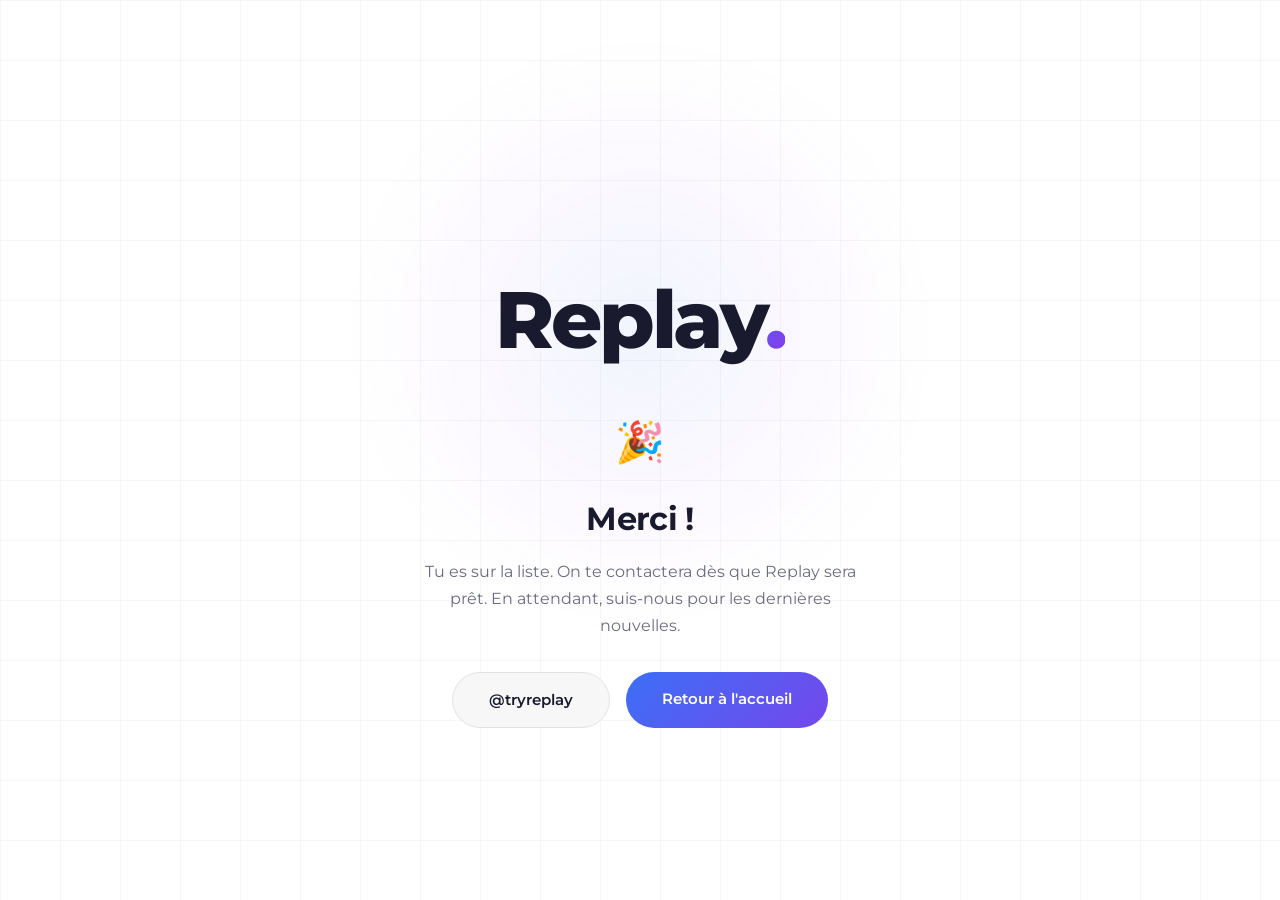
==== thanks.html @ 1eb71044 "Initial commit: Replay landing page" ====
<!DOCTYPE html>
<html lang="fr">
<head>
  <meta charset="UTF-8">
  <meta name="viewport" content="width=device-width, initial-scale=1.0">
  <title>Merci — Replay</title>
  <link rel="icon" type="image/svg+xml" href="/favicon.svg">
  <link rel="preconnect" href="https://fonts.googleapis.com">
  <link rel="preconnect" href="https://fonts.gstatic.com" crossorigin>
  <link href="https://fonts.googleapis.com/css2?family=Montserrat:wght@400;500;600;700;800&display=swap" rel="stylesheet">
  <link rel="stylesheet" href="style.css">
</head>
<body>
  <section class="hero" style="min-height:100vh;display:flex;align-items:center;justify-content:center;">
    <div class="container" style="text-align:center;">
      <h1 class="logo">Replay<span class="logo-dot">.</span></h1>
      <p style="font-size:2.5rem;margin-bottom:1rem;">&#127881;</p>
      <h2 class="section-title" style="margin-bottom:0.75rem;">Merci !</h2>
      <p style="color:var(--text-muted);font-size:1rem;max-width:440px;margin:0 auto 2rem;">
        Tu es sur la liste. On te contactera dès que Replay sera prêt. En attendant, suis-nous pour les dernières nouvelles.
      </p>
      <div style="display:flex;gap:1rem;justify-content:center;flex-wrap:wrap;">
        <a href="https://instagram.com/tryreplay" target="_blank" rel="noopener" class="cta" style="background:var(--bg-card);border:1px solid var(--border);color:var(--text);">@tryreplay</a>
        <a href="/" class="cta">Retour à l'accueil</a>
      </div>
    </div>
  </section>
</body>
</html>
---- style.css ----
/* ── Reset & Base ── */
*, *::before, *::after {
  margin: 0;
  padding: 0;
  box-sizing: border-box;
}

:root {
  --bg: #ffffff;
  --bg-card: #f7f7f8;
  --bg-card-hover: #efeff1;
  --border: #e2e2e6;
  --text: #1a1a2e;
  --text-muted: #6b6b80;
  --accent-1: #3b6ff5;
  --accent-2: #9333ea;
  --gradient: linear-gradient(135deg, var(--accent-1), var(--accent-2));
  --radius: 16px;
  --radius-sm: 10px;
  --green: #16a34a;
  --red: #dc2626;
}

html {
  font-size: 16px;
  scroll-behavior: smooth;
}

body {
  font-family: 'Montserrat', sans-serif;
  background: var(--bg);
  color: var(--text);
  line-height: 1.7;
  min-height: 100vh;
  -webkit-font-smoothing: antialiased;
  -moz-osx-font-smoothing: grayscale;
  overflow-x: hidden;
}

/* Subtle background grid */
body::before {
  content: '';
  position: fixed;
  inset: 0;
  background-image:
    linear-gradient(rgba(0,0,0,0.03) 1px, transparent 1px),
    linear-gradient(90deg, rgba(0,0,0,0.03) 1px, transparent 1px);
  background-size: 60px 60px;
  pointer-events: none;
  z-index: 0;
}

/* ── Layout ── */
.container {
  width: 100%;
  max-width: 800px;
  margin: 0 auto;
  padding: 0 1.5rem;
  position: relative;
  z-index: 1;
}

.container--wide {
  max-width: 960px;
}

section {
  padding: 4rem 0;
}

/* ── Language Toggle ── */
.lang-toggle {
  position: fixed;
  top: 1.25rem;
  right: 1.25rem;
  z-index: 100;
  display: flex;
  background: var(--bg-card);
  border: 1px solid var(--border);
  border-radius: 50px;
  overflow: hidden;
}

.lang-toggle button {
  font-family: 'Montserrat', sans-serif;
  font-size: 0.75rem;
  font-weight: 600;
  padding: 0.4rem 0.85rem;
  border: none;
  background: transparent;
  color: var(--text-muted);
  cursor: pointer;
  transition: all 0.25s ease;
}

.lang-toggle button.active {
  background: var(--gradient);
  color: #fff;
}

/* ── Hero ── */
.hero {
  padding: 7rem 0 3rem;
  text-align: center;
  position: relative;
}

.hero::before {
  content: '';
  position: absolute;
  top: 2rem;
  left: 50%;
  transform: translateX(-50%);
  width: 600px;
  height: 600px;
  background: radial-gradient(circle, rgba(59,111,245,0.07) 0%, rgba(147,51,234,0.03) 40%, transparent 70%);
  pointer-events: none;
  z-index: 0;
}

.hero .container {
  display: flex;
  flex-direction: column;
  align-items: center;
}

.logo {
  font-size: 3.5rem;
  font-weight: 800;
  letter-spacing: -0.04em;
  margin-bottom: 1.25rem;
  animation: fadeUp 0.7s ease both;
  position: relative;
}

.logo-dot {
  background: var(--gradient);
  -webkit-background-clip: text;
  -webkit-text-fill-color: transparent;
  background-clip: text;
}

.subtitle {
  font-size: 1.15rem;
  font-weight: 500;
  color: var(--text-muted);
  margin-bottom: 2rem;
  animation: fadeUp 0.7s ease 0.08s both;
}

.description {
  font-size: 1rem;
  font-weight: 400;
  color: var(--text);
  line-height: 1.9;
  max-width: 620px;
  margin-bottom: 2.5rem;
  animation: fadeUp 0.7s ease 0.16s both;
}

.description strong {
  color: var(--accent-1);
  font-weight: 600;
}

.hero-cta {
  animation: fadeUp 0.7s ease 0.24s both;
}

/* ── Stats Bar ── */
.stats {
  border-top: 1px solid var(--border);
  border-bottom: 1px solid var(--border);
  padding: 3rem 0;
}

.stats-grid {
  display: grid;
  grid-template-columns: 1fr;
  gap: 2rem;
  text-align: center;
}

.stat-item {
  animation: fadeUp 0.7s ease both;
}

.stat-number {
  font-size: 2.25rem;
  font-weight: 800;
  background: var(--gradient);
  -webkit-background-clip: text;
  -webkit-text-fill-color: transparent;
  background-clip: text;
  line-height: 1.2;
  margin-bottom: 0.35rem;
}

.stat-label {
  font-size: 0.85rem;
  color: var(--text-muted);
  font-weight: 500;
}

/* ── Product Visualization (Phone Mockup) ── */
.product-viz {
  text-align: center;
  overflow: hidden;
}

.phone-mockup {
  width: 260px;
  height: 460px;
  margin: 0 auto;
  background: #1a1a2e;
  border: 2px solid #2a2a40;
  border-radius: 36px;
  position: relative;
  overflow: hidden;
  box-shadow: 0 20px 60px rgba(0,0,0,0.15), 0 0 80px rgba(59,111,245,0.06);
}

.phone-notch {
  position: absolute;
  top: 0;
  left: 50%;
  transform: translateX(-50%);
  width: 100px;
  height: 22px;
  background: #1a1a2e;
  border-radius: 0 0 16px 16px;
  z-index: 3;
}

.phone-screen {
  position: absolute;
  inset: 8px;
  border-radius: 28px;
  background: #0f2010;
  overflow: hidden;
}

/* Mini pitch */
.pitch {
  position: absolute;
  top: 60px;
  left: 20px;
  right: 20px;
  bottom: 40px;
  border: 1px solid rgba(255,255,255,0.12);
  border-radius: 4px;
}

.pitch-center-line {
  position: absolute;
  top: 0;
  bottom: 0;
  left: 50%;
  width: 1px;
  background: rgba(255,255,255,0.12);
}

.pitch-center-circle {
  position: absolute;
  top: 50%;
  left: 50%;
  width: 40px;
  height: 40px;
  transform: translate(-50%, -50%);
  border: 1px solid rgba(255,255,255,0.12);
  border-radius: 50%;
}

/* Player dots */
.player-dot {
  position: absolute;
  width: 10px;
  height: 10px;
  border-radius: 50%;
  z-index: 2;
}

.player-dot::after {
  content: '';
  position: absolute;
  inset: -3px;
  border-radius: 50%;
  border: 1px solid;
  border-color: inherit;
  opacity: 0.3;
}

.team-a { background: var(--accent-1); border-color: var(--accent-1); }
.team-b { background: var(--accent-2); border-color: var(--accent-2); }
.ball-dot {
  background: #fff;
  border-color: #fff;
  width: 6px;
  height: 6px;
}

/* Tracking line */
.tracking-line {
  position: absolute;
  height: 1px;
  background: var(--accent-1);
  opacity: 0.2;
  transform-origin: left;
  z-index: 1;
}

/* Player dot animations */
.p1 { top: 30%; left: 20%; animation: movePlayer1 8s ease-in-out infinite; }
.p2 { top: 55%; left: 15%; animation: movePlayer2 7s ease-in-out infinite; }
.p3 { top: 75%; left: 35%; animation: movePlayer3 9s ease-in-out infinite; }
.p4 { top: 40%; left: 40%; animation: movePlayer4 6s ease-in-out infinite; }
.p5 { top: 25%; left: 65%; animation: movePlayer5 8s ease-in-out infinite; }
.p6 { top: 60%; left: 70%; animation: movePlayer6 7s ease-in-out infinite; }
.p7 { top: 80%; left: 80%; animation: movePlayer7 9s ease-in-out infinite; }
.ball { top: 45%; left: 45%; animation: moveBall 5s ease-in-out infinite; }

@keyframes movePlayer1 { 0%,100% { transform: translate(0,0); } 50% { transform: translate(30px, 15px); } }
@keyframes movePlayer2 { 0%,100% { transform: translate(0,0); } 50% { transform: translate(20px, -25px); } }
@keyframes movePlayer3 { 0%,100% { transform: translate(0,0); } 50% { transform: translate(-15px, -20px); } }
@keyframes movePlayer4 { 0%,100% { transform: translate(0,0); } 50% { transform: translate(25px, 10px); } }
@keyframes movePlayer5 { 0%,100% { transform: translate(0,0); } 50% { transform: translate(-20px, 20px); } }
@keyframes movePlayer6 { 0%,100% { transform: translate(0,0); } 50% { transform: translate(15px, -15px); } }
@keyframes movePlayer7 { 0%,100% { transform: translate(0,0); } 50% { transform: translate(-25px, 10px); } }
@keyframes moveBall { 0%,100% { transform: translate(0,0); } 25% { transform: translate(30px, -20px); } 50% { transform: translate(50px, 10px); } 75% { transform: translate(20px, 30px); } }

/* HUD overlay elements */
.hud-top {
  position: absolute;
  top: 30px;
  left: 16px;
  right: 16px;
  display: flex;
  justify-content: space-between;
  font-size: 8px;
  font-weight: 600;
  color: var(--text-muted);
  z-index: 3;
}

.hud-badge {
  background: rgba(59,111,245,0.2);
  color: #7aabff;
  padding: 2px 8px;
  border-radius: 4px;
  font-size: 7px;
}

.phone-label {
  font-size: 0.85rem;
  color: var(--text-muted);
  margin-top: 1.5rem;
}

/* ── How It Works ── */
.how-it-works {
  text-align: center;
}

.section-title {
  font-size: 1.75rem;
  font-weight: 700;
  margin-bottom: 0.5rem;
  letter-spacing: -0.02em;
}

.section-subtitle {
  font-size: 0.95rem;
  color: var(--text-muted);
  margin-bottom: 3rem;
}

.steps {
  display: grid;
  grid-template-columns: 1fr;
  gap: 1.5rem;
}

.step {
  background: var(--bg-card);
  border: 1px solid var(--border);
  border-radius: var(--radius);
  padding: 2rem 1.5rem;
  text-align: center;
  transition: border-color 0.3s ease, transform 0.3s ease;
}

.step:hover {
  border-color: var(--accent-1);
  transform: translateY(-2px);
}

.step-number {
  display: inline-flex;
  align-items: center;
  justify-content: center;
  width: 44px;
  height: 44px;
  border-radius: 50%;
  background: var(--gradient);
  color: #fff;
  font-weight: 700;
  font-size: 1.1rem;
  margin-bottom: 1.25rem;
}

.step-icon {
  font-size: 2rem;
  margin-bottom: 1rem;
  display: block;
}

.step h3 {
  font-size: 1.1rem;
  font-weight: 700;
  margin-bottom: 0.5rem;
}

.step p {
  font-size: 0.9rem;
  color: var(--text-muted);
  line-height: 1.6;
}

/* ── Features ── */
.features {
  text-align: center;
}

.features-grid {
  display: grid;
  grid-template-columns: 1fr;
  gap: 1rem;
}

.feature-card {
  background: var(--bg-card);
  border: 1px solid var(--border);
  border-radius: var(--radius);
  padding: 1.75rem 1.5rem;
  text-align: left;
  transition: border-color 0.3s ease, transform 0.3s ease;
}

.feature-card:hover {
  border-color: var(--accent-2);
  transform: translateY(-2px);
}

.feature-icon {
  font-size: 1.75rem;
  margin-bottom: 0.75rem;
  display: block;
}

.feature-card h3 {
  font-size: 1rem;
  font-weight: 700;
  margin-bottom: 0.4rem;
}

.feature-card p {
  font-size: 0.85rem;
  color: var(--text-muted);
  line-height: 1.6;
}

/* ── Comparison Table ── */
.comparison {
  text-align: center;
}

.comparison-table-wrapper {
  overflow-x: auto;
  -webkit-overflow-scrolling: touch;
  margin: 0 -1.5rem;
  padding: 0 1.5rem;
}

.comparison-table {
  width: 100%;
  min-width: 520px;
  border-collapse: collapse;
  font-size: 0.85rem;
  text-align: center;
}

.comparison-table thead th {
  padding: 1rem 0.75rem;
  font-weight: 700;
  font-size: 0.8rem;
  text-transform: uppercase;
  letter-spacing: 0.05em;
  color: var(--text-muted);
  border-bottom: 1px solid var(--border);
}

.comparison-table thead th:first-child {
  text-align: left;
}

.comparison-table thead th.highlight {
  color: var(--accent-1);
  position: relative;
}

.comparison-table tbody td {
  padding: 0.85rem 0.75rem;
  border-bottom: 1px solid var(--border);
  color: var(--text-muted);
}

.comparison-table tbody td:first-child {
  text-align: left;
  color: var(--text);
  font-weight: 500;
}

.comparison-table .highlight {
  background: rgba(59,111,245,0.05);
  color: var(--text);
}

.check {
  color: var(--green);
  font-weight: 700;
}

.cross {
  color: var(--red);
  opacity: 0.6;
}

.comparison-note {
  font-size: 0.75rem;
  color: var(--text-muted);
  margin-top: 1rem;
  opacity: 0.6;
}

/* ── Founder ── */
.founder {
  text-align: center;
}

.founder-card {
  display: flex;
  flex-direction: column;
  align-items: center;
  gap: 1.5rem;
  max-width: 560px;
  margin: 0 auto;
}

.founder-photo {
  width: 100px;
  height: 100px;
  border-radius: 50%;
  background: var(--bg-card);
  border: 2px solid var(--border);
  display: flex;
  align-items: center;
  justify-content: center;
  overflow: hidden;
  flex-shrink: 0;
}

.founder-photo img {
  width: 100%;
  height: 100%;
  object-fit: cover;
}

.founder-photo-placeholder {
  color: var(--text-muted);
  font-size: 2rem;
}

.founder-text {
  text-align: center;
}

.founder-text blockquote {
  font-size: 1.05rem;
  font-style: italic;
  color: var(--text);
  line-height: 1.8;
  margin-bottom: 0.75rem;
}

.founder-text blockquote::before {
  content: '\201C';
  color: var(--accent-1);
  font-size: 1.5rem;
  font-style: normal;
  vertical-align: -0.15em;
  margin-right: 0.15em;
}

.founder-name {
  font-size: 0.85rem;
  font-weight: 600;
  color: var(--text);
}

.founder-role {
  font-size: 0.8rem;
  color: var(--text-muted);
}

/* ── Waitlist Form ── */
.waitlist {
  text-align: center;
  position: relative;
}

.waitlist::before {
  content: '';
  position: absolute;
  top: 50%;
  left: 50%;
  transform: translate(-50%, -50%);
  width: 500px;
  height: 500px;
  background: radial-gradient(circle, rgba(147,51,234,0.04) 0%, transparent 70%);
  pointer-events: none;
}

.waitlist .section-title {
  margin-bottom: 0.75rem;
}

.waitlist-note {
  font-size: 0.9rem;
  color: var(--text-muted);
  margin-bottom: 0.75rem;
}

.social-proof {
  font-size: 0.8rem;
  color: var(--accent-1);
  font-weight: 600;
  margin-bottom: 2rem;
  display: flex;
  align-items: center;
  justify-content: center;
  gap: 0.5rem;
}

.social-proof-dots {
  display: flex;
  gap: -4px;
}

.social-proof-dot {
  width: 22px;
  height: 22px;
  border-radius: 50%;
  background: var(--gradient);
  border: 2px solid var(--bg);
  margin-left: -6px;
  display: flex;
  align-items: center;
  justify-content: center;
  font-size: 8px;
  font-weight: 700;
  color: #fff;
}

.social-proof-dot:first-child {
  margin-left: 0;
}

.waitlist-form {
  display: flex;
  flex-direction: column;
  gap: 0.75rem;
  max-width: 440px;
  margin: 0 auto;
}

.waitlist-form input[type="email"] {
  font-family: 'Montserrat', sans-serif;
  font-size: 0.95rem;
  padding: 0.9rem 1.25rem;
  border-radius: 50px;
  border: 1px solid var(--border);
  background: var(--bg-card);
  color: var(--text);
  outline: none;
  transition: border-color 0.25s ease;
  width: 100%;
}

.waitlist-form input[type="email"]::placeholder {
  color: var(--text-muted);
}

.waitlist-form input[type="email"]:focus {
  border-color: var(--accent-1);
}

/* Referral hook */
.referral {
  margin-top: 1.5rem;
  padding: 1rem 1.5rem;
  background: var(--bg-card);
  border: 1px solid var(--border);
  border-radius: var(--radius-sm);
  display: inline-block;
  max-width: 440px;
}

.referral p {
  font-size: 0.8rem;
  color: var(--text-muted);
  line-height: 1.6;
}

.referral strong {
  color: var(--accent-2);
  font-weight: 600;
}

/* App Badges */
.badges {
  display: flex;
  justify-content: center;
  gap: 1rem;
  margin-top: 2rem;
}

.badge {
  display: inline-flex;
  align-items: center;
  gap: 0.5rem;
  padding: 0.6rem 1.25rem;
  background: var(--bg-card);
  border: 1px solid var(--border);
  border-radius: var(--radius-sm);
  color: var(--text-muted);
  font-size: 0.75rem;
  font-weight: 500;
  text-decoration: none;
  transition: border-color 0.25s ease;
}

.badge:hover {
  border-color: var(--text-muted);
}

.badge svg {
  width: 20px;
  height: 20px;
  fill: currentColor;
}

/* ── FAQ ── */
.faq {
  text-align: center;
}

.faq-list {
  max-width: 640px;
  margin: 0 auto;
  text-align: left;
}

.faq-item {
  border-bottom: 1px solid var(--border);
}

.faq-item:first-child {
  border-top: 1px solid var(--border);
}

.faq-item summary {
  font-size: 0.95rem;
  font-weight: 600;
  padding: 1.25rem 0;
  cursor: pointer;
  list-style: none;
  display: flex;
  justify-content: space-between;
  align-items: center;
  transition: color 0.2s ease;
}

.faq-item summary::-webkit-details-marker {
  display: none;
}

.faq-item summary:hover {
  color: var(--accent-1);
}

.faq-item summary::after {
  content: '+';
  font-size: 1.25rem;
  font-weight: 300;
  color: var(--text-muted);
  transition: transform 0.25s ease;
  flex-shrink: 0;
  margin-left: 1rem;
}

.faq-item[open] summary::after {
  transform: rotate(45deg);
}

.faq-item .faq-answer {
  font-size: 0.9rem;
  color: var(--text-muted);
  line-height: 1.7;
  padding-bottom: 1.25rem;
}

/* ── CTA Button ── */
.cta {
  display: inline-block;
  padding: 0.9rem 2.25rem;
  font-family: 'Montserrat', sans-serif;
  font-size: 0.95rem;
  font-weight: 600;
  color: #fff;
  background: var(--gradient);
  background-size: 150% 150%;
  border: none;
  border-radius: 50px;
  text-decoration: none;
  cursor: pointer;
  transition: transform 0.2s ease, box-shadow 0.2s ease;
}

.cta:hover {
  transform: translateY(-2px);
  box-shadow: 0 8px 30px rgba(79,140,255,0.2), 0 4px 15px rgba(168,85,247,0.15);
}

.cta:active {
  transform: translateY(0);
}

.cta--large {
  padding: 1rem 2.5rem;
  font-size: 1rem;
}

/* ── Footer ── */
footer {
  padding: 3rem 1.5rem;
  text-align: center;
  border-top: 1px solid var(--border);
}

.footer-content {
  display: flex;
  flex-direction: column;
  align-items: center;
  gap: 0.75rem;
}

.footer-content a {
  color: var(--text-muted);
  text-decoration: none;
  font-size: 0.85rem;
  transition: color 0.2s ease;
}

.footer-content a:hover {
  color: var(--text);
}

.footer-divider {
  display: none;
}

.footer-copy {
  color: var(--text-muted);
  font-size: 0.75rem;
  margin-top: 0.5rem;
  opacity: 0.5;
}

/* ── Animations ── */
@keyframes fadeUp {
  from { opacity: 0; transform: translateY(24px); }
  to { opacity: 1; transform: translateY(0); }
}

.fade-in {
  opacity: 0;
  transform: translateY(24px);
  transition: opacity 0.6s ease, transform 0.6s ease;
}

.fade-in.visible {
  opacity: 1;
  transform: translateY(0);
}

/* ── Responsive ── */
@media (min-width: 480px) {
  .waitlist-form {
    flex-direction: row;
  }

  .waitlist-form input[type="email"] {
    flex: 1;
  }

  .founder-card {
    flex-direction: row;
    text-align: left;
  }

  .founder-text {
    text-align: left;
  }
}

@media (min-width: 640px) {
  .hero {
    padding: 9rem 0 4rem;
  }

  .logo {
    font-size: 4.5rem;
  }

  .subtitle {
    font-size: 1.3rem;
  }

  .stats-grid {
    grid-template-columns: repeat(3, 1fr);
    gap: 1rem;
  }

  .steps {
    grid-template-columns: repeat(3, 1fr);
  }

  .features-grid {
    grid-template-columns: repeat(2, 1fr);
  }

  .footer-content {
    flex-direction: row;
    justify-content: center;
  }

  .footer-divider {
    display: inline;
    color: var(--text-muted);
    font-size: 0.85rem;
  }

  .phone-mockup {
    width: 300px;
    height: 530px;
  }
}

@media (min-width: 1024px) {
  .hero {
    padding: 10rem 0 5rem;
  }

  .logo {
    font-size: 5rem;
  }

  section {
    padding: 5rem 0;
  }

  .features-grid {
    grid-template-columns: repeat(4, 1fr);
  }

  .section-title {
    font-size: 2rem;
  }
}
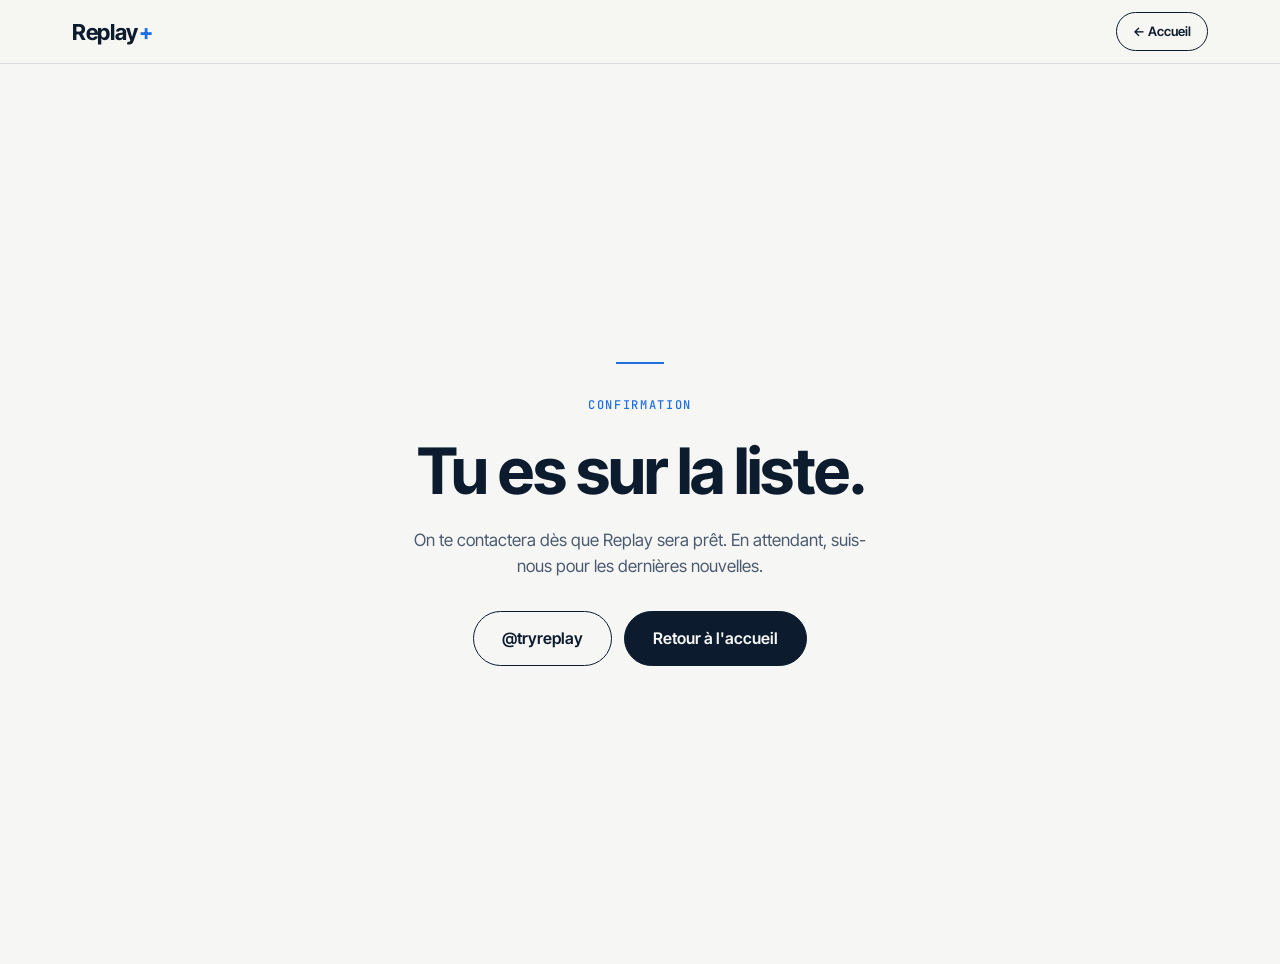
==== commit 5e274f3b: "feat(design): adopt Replay+ design system (editorial voice) Rebuilds the site against docs/business/" ====
--- a/thanks.html
+++ b/thanks.html
@@ -3,24 +3,84 @@
 <head>
   <meta charset="UTF-8">
   <meta name="viewport" content="width=device-width, initial-scale=1.0">
-  <title>Merci — Replay</title>
+  <title>Merci — Replay+</title>
+  <meta name="theme-color" content="#f6f7f4">
   <link rel="icon" type="image/svg+xml" href="/favicon.svg">
   <link rel="preconnect" href="https://fonts.googleapis.com">
   <link rel="preconnect" href="https://fonts.gstatic.com" crossorigin>
-  <link href="https://fonts.googleapis.com/css2?family=Montserrat:wght@400;500;600;700;800&display=swap" rel="stylesheet">
+  <link href="https://fonts.googleapis.com/css2?family=Inter+Tight:wght@400;500;600;700&family=JetBrains+Mono:wght@400;500;600;700&display=swap" rel="stylesheet">
   <link rel="stylesheet" href="style.css">
+  <style>
+    .thanks {
+      min-height: 100vh;
+      display: flex;
+      flex-direction: column;
+      align-items: center;
+      justify-content: center;
+      text-align: center;
+      padding: 96px 0;
+      border-bottom: none;
+    }
+    .thanks .eyebrow {
+      font-family: var(--f-mono);
+      font-size: 12px;
+      font-weight: 500;
+      letter-spacing: 0.14em;
+      text-transform: uppercase;
+      color: var(--accent);
+      margin-bottom: 24px;
+    }
+    .thanks h1 {
+      font-family: var(--f-sans);
+      font-size: 44px;
+      font-weight: 700;
+      letter-spacing: -0.03em;
+      line-height: 1.0;
+      color: var(--ink);
+      margin-bottom: 24px;
+    }
+    @media (min-width: 1024px) {
+      .thanks h1 { font-size: 64px; }
+    }
+    .thanks p {
+      font-size: 17px;
+      color: var(--ink-2);
+      max-width: 480px;
+      margin: 0 auto 32px;
+      line-height: 1.55;
+    }
+    .thanks-actions {
+      display: flex;
+      gap: 12px;
+      flex-wrap: wrap;
+      justify-content: center;
+    }
+    .thanks .accent-line {
+      width: 48px;
+      height: 2px;
+      background: var(--accent);
+      margin: 0 auto 32px;
+    }
+  </style>
 </head>
 <body>
-  <section class="hero" style="min-height:100vh;display:flex;align-items:center;justify-content:center;">
-    <div class="container" style="text-align:center;">
-      <h1 class="logo">Replay<span class="logo-dot">.</span></h1>
-      <p style="font-size:2.5rem;margin-bottom:1rem;">&#127881;</p>
-      <h2 class="section-title" style="margin-bottom:0.75rem;">Merci !</h2>
-      <p style="color:var(--text-muted);font-size:1rem;max-width:440px;margin:0 auto 2rem;">
-        Tu es sur la liste. On te contactera dès que Replay sera prêt. En attendant, suis-nous pour les dernières nouvelles.
-      </p>
-      <div style="display:flex;gap:1rem;justify-content:center;flex-wrap:wrap;">
-        <a href="https://instagram.com/tryreplay" target="_blank" rel="noopener" class="cta" style="background:var(--bg-card);border:1px solid var(--border);color:var(--text);">@tryreplay</a>
+  <header class="site-header">
+    <div class="container">
+      <a href="/" class="wordmark" aria-label="Replay+">Replay<span class="accent">+</span></a>
+      <div class="header-right">
+        <a href="/" class="cta cta--ghost">&larr; Accueil</a>
+      </div>
+    </div>
+  </header>
+
+  <section class="thanks">
+    <div class="container">
+      <div class="accent-line"></div>
+      <p class="eyebrow">Confirmation</p>
+      <h1>Tu es sur la liste.</h1>
+      <p>On te contactera dès que Replay sera prêt. En attendant, suis-nous pour les dernières nouvelles.</p>
+      <div class="thanks-actions">
+        <a href="https://instagram.com/tryreplay" target="_blank" rel="noopener" class="cta cta--ghost">@tryreplay</a>
         <a href="/" class="cta">Retour à l'accueil</a>
       </div>
     </div>
--- a/style.css
+++ b/style.css
@@ -1,254 +1,496 @@
-/* ── Reset & Base ── */
+/* ──────────────────────────────────────────────────────────────────────────
+   Replay+ — site styles
+   Authoritative source: docs/business/DESIGN-SYSTEM.md (Replay project)
+   Voice: editorial paper (default) + sheet voice for interactive widgets.
+   ────────────────────────────────────────────────────────────────────────── */
+
+/* ── Tokens (mirror DESIGN-SYSTEM.md §2) ── */
+:root {
+  --bg: #f6f7f4;
+  --bg-2: #ffffff;
+  --bg-3: #edeee9;
+  --ink: #0c1b2e;
+  --ink-2: #4b5a70;
+  --ink-3: #8c98aa;
+  --rule: #d7dbe0;
+  --rule-2: #e7ebf0;
+  --accent: #1d6fe0;
+  --accent-2: #5c9eff;
+  --accent-3: #0b3c84;
+  --pos: #1a8f5c;
+  --danger: #e35252;
+  --event-pass: #7fff9d;
+  --event-shot: #ffd23d;
+  --event-defend: #5c9eff;
+
+  --f-sans: 'Inter Tight', system-ui, -apple-system, sans-serif;
+  --f-mono: 'JetBrains Mono', ui-monospace, monospace;
+
+  --container: 1200px;
+  --gutter: 16px;
+}
+
+@media (min-width: 641px) { :root { --gutter: 24px; } }
+@media (min-width: 1024px) { :root { --gutter: 32px; } }
+
+/* ── Reset ── */
 *, *::before, *::after {
   margin: 0;
   padding: 0;
   box-sizing: border-box;
 }
 
-:root {
-  --bg: #ffffff;
-  --bg-card: #f7f7f8;
-  --bg-card-hover: #efeff1;
-  --border: #e2e2e6;
-  --text: #1a1a2e;
-  --text-muted: #6b6b80;
-  --accent-1: #3b6ff5;
-  --accent-2: #9333ea;
-  --gradient: linear-gradient(135deg, var(--accent-1), var(--accent-2));
-  --radius: 16px;
-  --radius-sm: 10px;
-  --green: #16a34a;
-  --red: #dc2626;
-}
-
 html {
   font-size: 16px;
   scroll-behavior: smooth;
 }
 
 body {
-  font-family: 'Montserrat', sans-serif;
+  font-family: var(--f-sans);
   background: var(--bg);
-  color: var(--text);
-  line-height: 1.7;
-  min-height: 100vh;
+  color: var(--ink);
+  font-size: 16px;
+  line-height: 1.55;
+  font-variant-numeric: tabular-nums;
   -webkit-font-smoothing: antialiased;
   -moz-osx-font-smoothing: grayscale;
   overflow-x: hidden;
 }
 
-/* Subtle background grid */
-body::before {
-  content: '';
-  position: fixed;
-  inset: 0;
-  background-image:
-    linear-gradient(rgba(0,0,0,0.03) 1px, transparent 1px),
-    linear-gradient(90deg, rgba(0,0,0,0.03) 1px, transparent 1px);
-  background-size: 60px 60px;
-  pointer-events: none;
-  z-index: 0;
+@media (min-width: 1024px) {
+  body { font-size: 17px; }
+}
+
+::selection { background: var(--accent); color: var(--bg); }
+
+a:focus-visible,
+button:focus-visible,
+input:focus-visible,
+summary:focus-visible {
+  outline: 2px solid var(--accent);
+  outline-offset: 2px;
 }
 
 /* ── Layout ── */
 .container {
   width: 100%;
-  max-width: 800px;
+  max-width: var(--container);
   margin: 0 auto;
-  padding: 0 1.5rem;
-  position: relative;
-  z-index: 1;
-}
-
-.container--wide {
-  max-width: 960px;
+  padding-left: var(--gutter);
+  padding-right: var(--gutter);
+}
+
+/* Grid items default to min-width: auto which causes horizontal overflow when
+   children have long content. Forcing min-width: 0 lets tracks respect the
+   container width. Applies to all grid layouts we use. */
+.hero-grid > *,
+.steps > *,
+.features-grid > *,
+.s-head > *,
+.founder-card > *,
+footer .container > * {
+  min-width: 0;
 }
 
 section {
-  padding: 4rem 0;
-}
-
-/* ── Language Toggle ── */
+  padding: 64px 0;
+  border-bottom: 1px solid var(--rule);
+}
+
+@media (min-width: 1024px) {
+  section { padding: 96px 0; }
+}
+
+section:last-of-type { border-bottom: none; }
+
+/* ── Header (sticky, editorial) ── */
+.site-header {
+  position: sticky;
+  top: 0;
+  z-index: 100;
+  background: rgba(246, 247, 244, 0.92);
+  backdrop-filter: saturate(180%) blur(8px);
+  -webkit-backdrop-filter: saturate(180%) blur(8px);
+  border-bottom: 1px solid var(--rule);
+  height: 64px;
+}
+
+.site-header .container {
+  height: 100%;
+  display: flex;
+  align-items: center;
+  justify-content: space-between;
+  gap: 24px;
+}
+
+.wordmark {
+  display: inline-flex;
+  align-items: baseline;
+  font-family: var(--f-sans);
+  font-weight: 700;
+  font-size: 22px;
+  letter-spacing: -0.015em;
+  color: var(--ink);
+  text-decoration: none;
+  line-height: 1;
+}
+
+.wordmark .accent { color: var(--accent); margin-left: 1px; }
+
+.header-nav {
+  display: none;
+  gap: 32px;
+  align-items: center;
+}
+
+@media (min-width: 1024px) { .header-nav { display: flex; } }
+
+.header-nav a {
+  font-family: var(--f-mono);
+  font-size: 12px;
+  font-weight: 500;
+  letter-spacing: 0.14em;
+  text-transform: uppercase;
+  color: var(--ink-2);
+  text-decoration: none;
+  transition: color 0.15s ease;
+}
+
+.header-nav a:hover { color: var(--ink); }
+
+.header-right {
+  display: flex;
+  align-items: center;
+  gap: 12px;
+}
+
+@media (min-width: 1024px) {
+  .header-right { gap: 16px; }
+}
+
+.header-right .cta {
+  display: none;
+}
+
+@media (min-width: 640px) {
+  .header-right .cta {
+    display: inline-flex;
+    padding: 8px 16px;
+    font-size: 13px;
+    min-height: 36px;
+  }
+}
+
+/* ── Language toggle ── */
 .lang-toggle {
-  position: fixed;
-  top: 1.25rem;
-  right: 1.25rem;
-  z-index: 100;
   display: flex;
-  background: var(--bg-card);
-  border: 1px solid var(--border);
-  border-radius: 50px;
-  overflow: hidden;
+  gap: 0;
+  border: 1px solid var(--rule);
 }
 
 .lang-toggle button {
-  font-family: 'Montserrat', sans-serif;
-  font-size: 0.75rem;
-  font-weight: 600;
-  padding: 0.4rem 0.85rem;
+  font-family: var(--f-mono);
+  font-size: 11px;
+  font-weight: 500;
+  letter-spacing: 0.14em;
+  text-transform: uppercase;
+  padding: 6px 10px;
   border: none;
   background: transparent;
-  color: var(--text-muted);
+  color: var(--ink-3);
   cursor: pointer;
-  transition: all 0.25s ease;
-}
+  transition: color 0.15s ease, background 0.15s ease;
+}
+
+.lang-toggle button:hover { color: var(--ink); }
 
 .lang-toggle button.active {
-  background: var(--gradient);
-  color: #fff;
+  background: var(--ink);
+  color: var(--bg);
+}
+
+/* ── Section header (editorial s-head) ── */
+.s-head {
+  display: grid;
+  grid-template-columns: 1fr;
+  gap: 12px;
+  margin-bottom: 48px;
+  padding-bottom: 16px;
+  border-bottom: 1px solid var(--accent);
+  align-items: baseline;
+}
+
+@media (min-width: 768px) {
+  .s-head {
+    grid-template-columns: auto 1fr auto;
+    gap: 32px;
+  }
+}
+
+.s-head .num {
+  font-family: var(--f-mono);
+  font-size: 12px;
+  font-weight: 500;
+  letter-spacing: 0.14em;
+  text-transform: uppercase;
+  color: var(--accent);
+  white-space: nowrap;
+}
+
+.s-head .title {
+  font-family: var(--f-sans);
+  font-size: clamp(20px, 5.5vw, 28px);
+  font-weight: 700;
+  letter-spacing: -0.01em;
+  text-transform: uppercase;
+  line-height: 1.1;
+  color: var(--ink);
+  text-wrap: balance;
+  overflow-wrap: break-word;
+  word-break: normal;
+  hyphens: auto;
+}
+
+@media (min-width: 1024px) {
+  .s-head .title { font-size: 40px; }
+}
+
+.s-head .meta {
+  font-family: var(--f-mono);
+  font-size: 12px;
+  font-weight: 500;
+  letter-spacing: 0.14em;
+  text-transform: uppercase;
+  color: var(--ink-3);
+  white-space: nowrap;
 }
 
 /* ── Hero ── */
 .hero {
-  padding: 7rem 0 3rem;
-  text-align: center;
+  padding: 64px 0 96px;
+  border-bottom: 1px solid var(--rule);
+}
+
+@media (min-width: 1024px) {
+  .hero { padding: 96px 0 128px; }
+}
+
+.hero-grid {
+  display: grid;
+  grid-template-columns: 1fr;
+  gap: 64px;
+  align-items: center;
+}
+
+@media (min-width: 1024px) {
+  .hero-grid {
+    grid-template-columns: 3fr 2fr;
+    gap: 64px;
+  }
+}
+
+.hero-eyebrow {
+  font-family: var(--f-mono);
+  font-size: 12px;
+  font-weight: 500;
+  letter-spacing: 0.14em;
+  text-transform: uppercase;
+  color: var(--accent);
+  margin-bottom: 24px;
+}
+
+.hero h1 {
+  font-family: var(--f-sans);
+  font-size: clamp(32px, 9vw, 44px);
+  font-weight: 700;
+  letter-spacing: -0.03em;
+  line-height: 1.02;
+  color: var(--ink);
+  margin-bottom: 24px;
+  text-wrap: balance;
+}
+
+@media (min-width: 1024px) {
+  .hero h1 { font-size: clamp(48px, 6vw, 72px); }
+}
+
+.hero .lead {
+  font-family: var(--f-sans);
+  font-size: 18px;
+  font-weight: 500;
+  line-height: 1.35;
+  color: var(--ink);
+  margin-bottom: 24px;
+  max-width: 600px;
+}
+
+@media (min-width: 1024px) { .hero .lead { font-size: 20px; } }
+
+.hero .description {
+  font-size: 16px;
+  color: var(--ink-2);
+  line-height: 1.6;
+  margin-bottom: 32px;
+  max-width: 600px;
+}
+
+@media (min-width: 1024px) { .hero .description { font-size: 17px; } }
+
+.hero .description strong { color: var(--ink); font-weight: 600; }
+
+.hero-cta {
+  display: flex;
+  flex-wrap: wrap;
+  gap: 16px;
+  align-items: center;
+}
+
+.hero-meta {
+  font-family: var(--f-mono);
+  font-size: 11px;
+  font-weight: 500;
+  letter-spacing: 0.14em;
+  text-transform: uppercase;
+  color: var(--ink-3);
+}
+
+/* ── CTA Button (sheet voice — pill) ── */
+.cta {
+  display: inline-flex;
+  align-items: center;
+  gap: 8px;
+  padding: 13px 24px;
+  font-family: var(--f-sans);
+  font-size: 15px;
+  font-weight: 600;
+  color: var(--bg);
+  background: var(--ink);
+  border: 1px solid var(--ink);
+  border-radius: 999px;
+  text-decoration: none;
+  cursor: pointer;
+  transition: background 0.15s ease, border-color 0.15s ease, color 0.15s ease;
+  min-height: 44px;
+  white-space: nowrap;
+}
+
+@media (min-width: 1024px) {
+  .cta { font-size: 16px; padding: 14px 28px; }
+}
+
+.cta:hover {
+  background: var(--accent);
+  border-color: var(--accent);
+}
+
+.cta--ghost {
+  background: transparent;
+  color: var(--ink);
+}
+
+.cta--ghost:hover {
+  background: var(--ink);
+  color: var(--bg);
+}
+
+.cta--large { padding: 16px 32px; font-size: 16px; }
+
+/* ── Phone mockup (sheet voice, broadcast HUD) ── */
+.phone {
+  width: 100%;
+  max-width: 280px;
+  margin: 0 auto;
+}
+
+@media (min-width: 1024px) { .phone { max-width: 320px; } }
+
+.phone-frame {
   position: relative;
-}
-
-.hero::before {
-  content: '';
+  aspect-ratio: 402 / 874;
+  background: var(--ink);
+  border-radius: 36px;
+  padding: 10px;
+  box-shadow: 0 4px 12px rgba(29, 111, 224, 0.18);
+}
+
+.phone-notch {
   position: absolute;
-  top: 2rem;
+  top: 10px;
   left: 50%;
   transform: translateX(-50%);
-  width: 600px;
-  height: 600px;
-  background: radial-gradient(circle, rgba(59,111,245,0.07) 0%, rgba(147,51,234,0.03) 40%, transparent 70%);
-  pointer-events: none;
-  z-index: 0;
-}
-
-.hero .container {
+  width: 92px;
+  height: 22px;
+  background: var(--ink);
+  border-radius: 0 0 14px 14px;
+  z-index: 3;
+}
+
+.phone-screen {
+  position: relative;
+  width: 100%;
+  height: 100%;
+  background: #07101c;
+  border-radius: 26px;
+  overflow: hidden;
+}
+
+.hud-top {
+  position: absolute;
+  top: 20px;
+  left: 16px;
+  right: 16px;
   display: flex;
-  flex-direction: column;
+  justify-content: space-between;
   align-items: center;
-}
-
-.logo {
-  font-size: 3.5rem;
-  font-weight: 800;
-  letter-spacing: -0.04em;
-  margin-bottom: 1.25rem;
-  animation: fadeUp 0.7s ease both;
-  position: relative;
-}
-
-.logo-dot {
-  background: var(--gradient);
-  -webkit-background-clip: text;
-  -webkit-text-fill-color: transparent;
-  background-clip: text;
-}
-
-.subtitle {
-  font-size: 1.15rem;
-  font-weight: 500;
-  color: var(--text-muted);
-  margin-bottom: 2rem;
-  animation: fadeUp 0.7s ease 0.08s both;
-}
-
-.description {
-  font-size: 1rem;
-  font-weight: 400;
-  color: var(--text);
-  line-height: 1.9;
-  max-width: 620px;
-  margin-bottom: 2.5rem;
-  animation: fadeUp 0.7s ease 0.16s both;
-}
-
-.description strong {
-  color: var(--accent-1);
+  z-index: 3;
+}
+
+.hud-time {
+  font-family: var(--f-mono);
+  font-size: 10px;
   font-weight: 600;
-}
-
-.hero-cta {
-  animation: fadeUp 0.7s ease 0.24s both;
-}
-
-/* ── Stats Bar ── */
-.stats {
-  border-top: 1px solid var(--border);
-  border-bottom: 1px solid var(--border);
-  padding: 3rem 0;
-}
-
-.stats-grid {
-  display: grid;
-  grid-template-columns: 1fr;
-  gap: 2rem;
-  text-align: center;
-}
-
-.stat-item {
-  animation: fadeUp 0.7s ease both;
-}
-
-.stat-number {
-  font-size: 2.25rem;
-  font-weight: 800;
-  background: var(--gradient);
-  -webkit-background-clip: text;
-  -webkit-text-fill-color: transparent;
-  background-clip: text;
-  line-height: 1.2;
-  margin-bottom: 0.35rem;
-}
-
-.stat-label {
-  font-size: 0.85rem;
-  color: var(--text-muted);
-  font-weight: 500;
-}
-
-/* ── Product Visualization (Phone Mockup) ── */
-.product-viz {
-  text-align: center;
-  overflow: hidden;
-}
-
-.phone-mockup {
-  width: 260px;
-  height: 460px;
-  margin: 0 auto;
-  background: #1a1a2e;
-  border: 2px solid #2a2a40;
-  border-radius: 36px;
-  position: relative;
-  overflow: hidden;
-  box-shadow: 0 20px 60px rgba(0,0,0,0.15), 0 0 80px rgba(59,111,245,0.06);
-}
-
-.phone-notch {
-  position: absolute;
-  top: 0;
-  left: 50%;
-  transform: translateX(-50%);
-  width: 100px;
-  height: 22px;
-  background: #1a1a2e;
-  border-radius: 0 0 16px 16px;
-  z-index: 3;
-}
-
-.phone-screen {
-  position: absolute;
-  inset: 8px;
-  border-radius: 28px;
-  background: #0f2010;
-  overflow: hidden;
-}
-
-/* Mini pitch */
+  letter-spacing: 0.06em;
+  color: rgba(246, 247, 244, 0.7);
+}
+
+.hud-badge {
+  display: inline-flex;
+  align-items: center;
+  gap: 6px;
+  background: rgba(29, 111, 224, 0.18);
+  color: var(--accent-2);
+  padding: 4px 8px;
+  border-radius: 4px;
+  font-family: var(--f-mono);
+  font-size: 9px;
+  font-weight: 700;
+  letter-spacing: 0.12em;
+  text-transform: uppercase;
+}
+
+.hud-badge::before {
+  content: '';
+  width: 5px;
+  height: 5px;
+  border-radius: 50%;
+  background: var(--accent-2);
+  animation: pulse 1.4s ease-in-out infinite;
+}
+
+@keyframes pulse {
+  0%, 100% { opacity: 1; }
+  50% { opacity: 0.3; }
+}
+
 .pitch {
   position: absolute;
-  top: 60px;
-  left: 20px;
-  right: 20px;
-  bottom: 40px;
-  border: 1px solid rgba(255,255,255,0.12);
+  top: 56px;
+  left: 16px;
+  right: 16px;
+  bottom: 56px;
+  border: 1px solid rgba(255, 255, 255, 0.18);
   border-radius: 4px;
+  background: linear-gradient(180deg, rgba(31, 102, 56, 0.18), rgba(31, 102, 56, 0.12));
 }
 
 .pitch-center-line {
@@ -257,21 +499,20 @@
   bottom: 0;
   left: 50%;
   width: 1px;
-  background: rgba(255,255,255,0.12);
+  background: rgba(255, 255, 255, 0.18);
 }
 
 .pitch-center-circle {
   position: absolute;
   top: 50%;
   left: 50%;
-  width: 40px;
-  height: 40px;
+  width: 48px;
+  height: 48px;
   transform: translate(-50%, -50%);
-  border: 1px solid rgba(255,255,255,0.12);
+  border: 1px solid rgba(255, 255, 255, 0.18);
   border-radius: 50%;
 }
 
-/* Player dots */
 .player-dot {
   position: absolute;
   width: 10px;
@@ -290,26 +531,15 @@
   opacity: 0.3;
 }
 
-.team-a { background: var(--accent-1); border-color: var(--accent-1); }
-.team-b { background: var(--accent-2); border-color: var(--accent-2); }
+.team-a { background: var(--accent); border-color: var(--accent); }
+.team-b { background: var(--bg); border-color: var(--bg); }
 .ball-dot {
-  background: #fff;
-  border-color: #fff;
+  background: var(--event-shot);
+  border-color: var(--event-shot);
   width: 6px;
   height: 6px;
 }
 
-/* Tracking line */
-.tracking-line {
-  position: absolute;
-  height: 1px;
-  background: var(--accent-1);
-  opacity: 0.2;
-  transform-origin: left;
-  z-index: 1;
-}
-
-/* Player dot animations */
 .p1 { top: 30%; left: 20%; animation: movePlayer1 8s ease-in-out infinite; }
 .p2 { top: 55%; left: 15%; animation: movePlayer2 7s ease-in-out infinite; }
 .p3 { top: 75%; left: 35%; animation: movePlayer3 9s ease-in-out infinite; }
@@ -326,575 +556,568 @@
 @keyframes movePlayer5 { 0%,100% { transform: translate(0,0); } 50% { transform: translate(-20px, 20px); } }
 @keyframes movePlayer6 { 0%,100% { transform: translate(0,0); } 50% { transform: translate(15px, -15px); } }
 @keyframes movePlayer7 { 0%,100% { transform: translate(0,0); } 50% { transform: translate(-25px, 10px); } }
-@keyframes moveBall { 0%,100% { transform: translate(0,0); } 25% { transform: translate(30px, -20px); } 50% { transform: translate(50px, 10px); } 75% { transform: translate(20px, 30px); } }
-
-/* HUD overlay elements */
-.hud-top {
+@keyframes moveBall {
+  0%, 100% { transform: translate(0,0); }
+  25% { transform: translate(30px, -20px); }
+  50% { transform: translate(50px, 10px); }
+  75% { transform: translate(20px, 30px); }
+}
+
+.hud-bottom {
   position: absolute;
-  top: 30px;
+  bottom: 20px;
   left: 16px;
   right: 16px;
   display: flex;
   justify-content: space-between;
+  z-index: 3;
+}
+
+.hud-stat {
+  font-family: var(--f-mono);
+  color: rgba(246, 247, 244, 0.8);
+  text-align: left;
+}
+
+.hud-stat .k {
+  display: block;
   font-size: 8px;
-  font-weight: 600;
-  color: var(--text-muted);
-  z-index: 3;
-}
-
-.hud-badge {
-  background: rgba(59,111,245,0.2);
-  color: #7aabff;
-  padding: 2px 8px;
-  border-radius: 4px;
-  font-size: 7px;
-}
-
-.phone-label {
-  font-size: 0.85rem;
-  color: var(--text-muted);
-  margin-top: 1.5rem;
-}
-
-/* ── How It Works ── */
-.how-it-works {
-  text-align: center;
-}
-
-.section-title {
-  font-size: 1.75rem;
+  letter-spacing: 0.14em;
+  text-transform: uppercase;
+  color: var(--ink-3);
+  margin-bottom: 2px;
+}
+
+.hud-stat .v {
+  display: block;
+  font-size: 12px;
   font-weight: 700;
-  margin-bottom: 0.5rem;
-  letter-spacing: -0.02em;
-}
-
-.section-subtitle {
-  font-size: 0.95rem;
-  color: var(--text-muted);
-  margin-bottom: 3rem;
-}
-
+  color: var(--accent-2);
+}
+
+.hud-stat:last-child { text-align: right; }
+
+/* ── How It Works (editorial cards in a row) ── */
 .steps {
   display: grid;
   grid-template-columns: 1fr;
-  gap: 1.5rem;
+  border-top: 1px solid var(--rule);
+  border-left: 1px solid var(--rule);
+}
+
+@media (min-width: 768px) {
+  .steps { grid-template-columns: repeat(3, 1fr); }
 }
 
 .step {
-  background: var(--bg-card);
-  border: 1px solid var(--border);
-  border-radius: var(--radius);
-  padding: 2rem 1.5rem;
-  text-align: center;
-  transition: border-color 0.3s ease, transform 0.3s ease;
-}
-
-.step:hover {
-  border-color: var(--accent-1);
-  transform: translateY(-2px);
-}
-
-.step-number {
-  display: inline-flex;
-  align-items: center;
-  justify-content: center;
-  width: 44px;
-  height: 44px;
-  border-radius: 50%;
-  background: var(--gradient);
-  color: #fff;
+  position: relative;
+  padding: 40px 24px;
+  background: var(--bg-2);
+  border-right: 1px solid var(--rule);
+  border-bottom: 1px solid var(--rule);
+}
+
+.step::before {
+  content: '';
+  position: absolute;
+  top: 0;
+  left: 0;
+  width: 32px;
+  height: 2px;
+  background: var(--accent);
+}
+
+.step-num {
+  font-family: var(--f-mono);
+  font-size: 12px;
+  font-weight: 500;
+  letter-spacing: 0.14em;
+  text-transform: uppercase;
+  color: var(--accent);
+  margin-bottom: 24px;
+}
+
+.step h3 {
+  font-family: var(--f-sans);
+  font-size: 22px;
   font-weight: 700;
-  font-size: 1.1rem;
-  margin-bottom: 1.25rem;
-}
-
-.step-icon {
-  font-size: 2rem;
-  margin-bottom: 1rem;
-  display: block;
-}
-
-.step h3 {
-  font-size: 1.1rem;
-  font-weight: 700;
-  margin-bottom: 0.5rem;
-}
+  letter-spacing: -0.015em;
+  margin-bottom: 12px;
+  color: var(--ink);
+}
+
+@media (min-width: 1024px) { .step h3 { font-size: 24px; } }
 
 .step p {
-  font-size: 0.9rem;
-  color: var(--text-muted);
-  line-height: 1.6;
-}
-
-/* ── Features ── */
-.features {
-  text-align: center;
-}
-
+  font-size: 16px;
+  line-height: 1.55;
+  color: var(--ink-2);
+}
+
+@media (min-width: 1024px) { .step p { font-size: 17px; } }
+
+/* ── Features grid (editorial 2/4 col) ── */
 .features-grid {
   display: grid;
   grid-template-columns: 1fr;
-  gap: 1rem;
-}
+  border-top: 1px solid var(--rule);
+  border-left: 1px solid var(--rule);
+}
+
+@media (min-width: 768px) { .features-grid { grid-template-columns: repeat(2, 1fr); } }
+@media (min-width: 1280px) { .features-grid { grid-template-columns: repeat(4, 1fr); } }
 
 .feature-card {
-  background: var(--bg-card);
-  border: 1px solid var(--border);
-  border-radius: var(--radius);
-  padding: 1.75rem 1.5rem;
-  text-align: left;
-  transition: border-color 0.3s ease, transform 0.3s ease;
-}
-
-.feature-card:hover {
-  border-color: var(--accent-2);
-  transform: translateY(-2px);
-}
-
-.feature-icon {
-  font-size: 1.75rem;
-  margin-bottom: 0.75rem;
-  display: block;
+  position: relative;
+  padding: 32px 24px;
+  background: var(--bg-2);
+  border-right: 1px solid var(--rule);
+  border-bottom: 1px solid var(--rule);
+}
+
+.feature-card::before {
+  content: '';
+  position: absolute;
+  top: 0;
+  left: 0;
+  width: 24px;
+  height: 2px;
+  background: var(--accent);
+}
+
+.feat-num {
+  font-family: var(--f-mono);
+  font-size: 11px;
+  font-weight: 500;
+  letter-spacing: 0.14em;
+  text-transform: uppercase;
+  color: var(--ink-3);
+  margin-bottom: 16px;
 }
 
 .feature-card h3 {
-  font-size: 1rem;
-  font-weight: 700;
-  margin-bottom: 0.4rem;
+  font-family: var(--f-sans);
+  font-size: 18px;
+  font-weight: 600;
+  margin-bottom: 8px;
+  color: var(--ink);
+  letter-spacing: -0.01em;
 }
 
 .feature-card p {
-  font-size: 0.85rem;
-  color: var(--text-muted);
-  line-height: 1.6;
-}
-
-/* ── Comparison Table ── */
-.comparison {
-  text-align: center;
-}
-
+  font-size: 15px;
+  color: var(--ink-2);
+  line-height: 1.55;
+}
+
+/* ── Comparison table (editorial dt) ── */
 .comparison-table-wrapper {
   overflow-x: auto;
   -webkit-overflow-scrolling: touch;
-  margin: 0 -1.5rem;
-  padding: 0 1.5rem;
+  border: 1px solid var(--rule);
+  background: var(--bg-2);
 }
 
 .comparison-table {
   width: 100%;
-  min-width: 520px;
   border-collapse: collapse;
-  font-size: 0.85rem;
-  text-align: center;
+  font-size: 15px;
+  text-align: left;
+  min-width: 640px;
+}
+
+.comparison-table thead {
+  background: var(--bg-3);
 }
 
 .comparison-table thead th {
-  padding: 1rem 0.75rem;
+  padding: 14px 16px;
+  font-family: var(--f-mono);
+  font-size: 11px;
+  font-weight: 500;
+  letter-spacing: 0.12em;
+  text-transform: uppercase;
+  color: var(--accent);
+  border-bottom: 1px solid var(--rule);
+  text-align: left;
+  white-space: nowrap;
+}
+
+.comparison-table thead th:first-child {
+  color: var(--ink-3);
+  width: 35%;
+}
+
+.comparison-table thead th.highlight {
+  background: var(--ink);
+  color: var(--bg);
+  position: relative;
+}
+
+.comparison-table thead th.highlight::before {
+  content: '';
+  position: absolute;
+  top: 0;
+  left: 0;
+  right: 0;
+  height: 2px;
+  background: var(--accent);
+}
+
+.comparison-table tbody td {
+  padding: 14px 16px;
+  border-bottom: 1px solid var(--rule-2);
+  color: var(--ink-2);
+  font-variant-numeric: tabular-nums;
+}
+
+.comparison-table tbody td:first-child {
+  color: var(--ink);
+  font-weight: 500;
+}
+
+.comparison-table .highlight {
+  background: rgba(29, 111, 224, 0.05);
+  color: var(--ink);
+}
+
+.comparison-table tbody tr:last-child td {
+  border-top: 2px solid var(--accent);
+  border-bottom: none;
+  font-weight: 600;
+  color: var(--ink);
+  font-family: var(--f-mono);
+  font-size: 13px;
+}
+
+.comparison-table tbody tr:last-child td:first-child {
+  font-family: var(--f-sans);
+  font-size: 15px;
+}
+
+.check {
+  display: inline-block;
+  color: var(--pos);
   font-weight: 700;
-  font-size: 0.8rem;
-  text-transform: uppercase;
-  letter-spacing: 0.05em;
-  color: var(--text-muted);
-  border-bottom: 1px solid var(--border);
-}
-
-.comparison-table thead th:first-child {
-  text-align: left;
-}
-
-.comparison-table thead th.highlight {
-  color: var(--accent-1);
-  position: relative;
-}
-
-.comparison-table tbody td {
-  padding: 0.85rem 0.75rem;
-  border-bottom: 1px solid var(--border);
-  color: var(--text-muted);
-}
-
-.comparison-table tbody td:first-child {
-  text-align: left;
-  color: var(--text);
-  font-weight: 500;
-}
-
-.comparison-table .highlight {
-  background: rgba(59,111,245,0.05);
-  color: var(--text);
-}
-
-.check {
-  color: var(--green);
-  font-weight: 700;
+  font-size: 16px;
 }
 
 .cross {
-  color: var(--red);
-  opacity: 0.6;
+  display: inline-block;
+  color: var(--ink-3);
+  font-weight: 400;
+  font-size: 16px;
 }
 
 .comparison-note {
-  font-size: 0.75rem;
-  color: var(--text-muted);
-  margin-top: 1rem;
-  opacity: 0.6;
+  font-family: var(--f-mono);
+  font-size: 11px;
+  letter-spacing: 0.12em;
+  text-transform: uppercase;
+  color: var(--ink-3);
+  margin-top: 16px;
 }
 
 /* ── Founder ── */
-.founder {
-  text-align: center;
-}
-
 .founder-card {
-  display: flex;
-  flex-direction: column;
-  align-items: center;
-  gap: 1.5rem;
-  max-width: 560px;
+  display: grid;
+  grid-template-columns: 1fr;
+  gap: 32px;
+  max-width: 900px;
   margin: 0 auto;
+  align-items: start;
+}
+
+@media (min-width: 768px) {
+  .founder-card { grid-template-columns: auto 1fr; gap: 48px; }
 }
 
 .founder-photo {
-  width: 100px;
-  height: 100px;
-  border-radius: 50%;
-  background: var(--bg-card);
-  border: 2px solid var(--border);
-  display: flex;
-  align-items: center;
-  justify-content: center;
+  width: 160px;
+  height: 200px;
+  background: var(--bg-3);
   overflow: hidden;
-  flex-shrink: 0;
 }
 
 .founder-photo img {
   width: 100%;
   height: 100%;
   object-fit: cover;
-}
-
-.founder-photo-placeholder {
-  color: var(--text-muted);
-  font-size: 2rem;
-}
-
-.founder-text {
-  text-align: center;
-}
-
-.founder-text blockquote {
-  font-size: 1.05rem;
-  font-style: italic;
-  color: var(--text);
-  line-height: 1.8;
-  margin-bottom: 0.75rem;
-}
-
-.founder-text blockquote::before {
-  content: '\201C';
-  color: var(--accent-1);
-  font-size: 1.5rem;
+  filter: grayscale(15%);
+}
+
+.founder-quote {
+  font-family: var(--f-sans);
+  font-size: 20px;
+  font-weight: 500;
+  line-height: 1.4;
+  color: var(--ink);
+  margin-bottom: 24px;
+  border-left: 2px solid var(--accent);
+  padding-left: 24px;
   font-style: normal;
-  vertical-align: -0.15em;
-  margin-right: 0.15em;
-}
+}
+
+@media (min-width: 1024px) { .founder-quote { font-size: 24px; } }
 
 .founder-name {
-  font-size: 0.85rem;
+  font-family: var(--f-sans);
+  font-size: 16px;
   font-weight: 600;
-  color: var(--text);
+  color: var(--ink);
+  margin-bottom: 4px;
 }
 
 .founder-role {
-  font-size: 0.8rem;
-  color: var(--text-muted);
-}
-
-/* ── Waitlist Form ── */
-.waitlist {
-  text-align: center;
-  position: relative;
-}
-
-.waitlist::before {
-  content: '';
-  position: absolute;
-  top: 50%;
-  left: 50%;
-  transform: translate(-50%, -50%);
-  width: 500px;
-  height: 500px;
-  background: radial-gradient(circle, rgba(147,51,234,0.04) 0%, transparent 70%);
-  pointer-events: none;
-}
-
-.waitlist .section-title {
-  margin-bottom: 0.75rem;
-}
+  font-family: var(--f-mono);
+  font-size: 11px;
+  font-weight: 500;
+  letter-spacing: 0.14em;
+  text-transform: uppercase;
+  color: var(--ink-3);
+}
+
+/* ── Waitlist (sheet voice for the form widget) ── */
+.waitlist { text-align: center; }
 
 .waitlist-note {
-  font-size: 0.9rem;
-  color: var(--text-muted);
-  margin-bottom: 0.75rem;
+  font-size: 17px;
+  color: var(--ink);
+  margin-bottom: 8px;
+  max-width: 560px;
+  margin-left: auto;
+  margin-right: auto;
 }
 
 .social-proof {
-  font-size: 0.8rem;
-  color: var(--accent-1);
-  font-weight: 600;
-  margin-bottom: 2rem;
-  display: flex;
-  align-items: center;
-  justify-content: center;
-  gap: 0.5rem;
-}
-
-.social-proof-dots {
-  display: flex;
-  gap: -4px;
-}
-
-.social-proof-dot {
-  width: 22px;
-  height: 22px;
-  border-radius: 50%;
-  background: var(--gradient);
-  border: 2px solid var(--bg);
-  margin-left: -6px;
-  display: flex;
-  align-items: center;
-  justify-content: center;
-  font-size: 8px;
-  font-weight: 700;
-  color: #fff;
-}
-
-.social-proof-dot:first-child {
-  margin-left: 0;
+  font-family: var(--f-mono);
+  font-size: 11px;
+  font-weight: 500;
+  letter-spacing: 0.14em;
+  text-transform: uppercase;
+  color: var(--ink-3);
+  margin-bottom: 32px;
 }
 
 .waitlist-form {
   display: flex;
   flex-direction: column;
-  gap: 0.75rem;
-  max-width: 440px;
+  gap: 12px;
+  max-width: 520px;
   margin: 0 auto;
 }
 
+@media (min-width: 640px) {
+  .waitlist-form { flex-direction: row; }
+}
+
 .waitlist-form input[type="email"] {
-  font-family: 'Montserrat', sans-serif;
-  font-size: 0.95rem;
-  padding: 0.9rem 1.25rem;
-  border-radius: 50px;
-  border: 1px solid var(--border);
-  background: var(--bg-card);
-  color: var(--text);
+  font-family: var(--f-sans);
+  font-size: 16px;
+  padding: 14px 20px;
+  border-radius: 999px;
+  border: 1px solid var(--rule);
+  background: var(--bg-2);
+  color: var(--ink);
   outline: none;
-  transition: border-color 0.25s ease;
+  flex: 1;
+  min-height: 48px;
   width: 100%;
-}
-
-.waitlist-form input[type="email"]::placeholder {
-  color: var(--text-muted);
-}
+  transition: border-color 0.15s ease, box-shadow 0.15s ease;
+}
+
+.waitlist-form input[type="email"]::placeholder { color: var(--ink-3); }
 
 .waitlist-form input[type="email"]:focus {
-  border-color: var(--accent-1);
-}
-
-/* Referral hook */
+  border-color: var(--accent);
+  box-shadow: 0 0 0 2px rgba(29, 111, 224, 0.18);
+}
+
 .referral {
-  margin-top: 1.5rem;
-  padding: 1rem 1.5rem;
-  background: var(--bg-card);
-  border: 1px solid var(--border);
-  border-radius: var(--radius-sm);
-  display: inline-block;
-  max-width: 440px;
+  margin: 32px auto 0;
+  padding: 16px 24px;
+  background: var(--bg-2);
+  border: 1px solid var(--rule);
+  border-radius: 8px;
+  max-width: 520px;
 }
 
 .referral p {
-  font-size: 0.8rem;
-  color: var(--text-muted);
-  line-height: 1.6;
-}
-
-.referral strong {
-  color: var(--accent-2);
-  font-weight: 600;
-}
-
-/* App Badges */
+  font-size: 14px;
+  color: var(--ink-2);
+  line-height: 1.55;
+}
+
+.referral strong { color: var(--ink); font-weight: 600; }
+
 .badges {
   display: flex;
   justify-content: center;
-  gap: 1rem;
-  margin-top: 2rem;
+  gap: 12px;
+  margin-top: 32px;
+  flex-wrap: wrap;
 }
 
 .badge {
   display: inline-flex;
   align-items: center;
-  gap: 0.5rem;
-  padding: 0.6rem 1.25rem;
-  background: var(--bg-card);
-  border: 1px solid var(--border);
-  border-radius: var(--radius-sm);
-  color: var(--text-muted);
-  font-size: 0.75rem;
-  font-weight: 500;
+  gap: 8px;
+  padding: 10px 16px;
+  background: var(--bg-2);
+  border: 1px solid var(--rule);
+  border-radius: 8px;
+  font-family: var(--f-mono);
+  font-size: 11px;
+  font-weight: 500;
+  letter-spacing: 0.12em;
+  text-transform: uppercase;
+  color: var(--ink-2);
   text-decoration: none;
-  transition: border-color 0.25s ease;
-}
-
-.badge:hover {
-  border-color: var(--text-muted);
 }
 
 .badge svg {
-  width: 20px;
-  height: 20px;
+  width: 14px;
+  height: 14px;
   fill: currentColor;
 }
 
 /* ── FAQ ── */
-.faq {
-  text-align: center;
-}
-
 .faq-list {
-  max-width: 640px;
+  max-width: 800px;
   margin: 0 auto;
-  text-align: left;
-}
-
-.faq-item {
-  border-bottom: 1px solid var(--border);
-}
-
-.faq-item:first-child {
-  border-top: 1px solid var(--border);
-}
+  border-top: 1px solid var(--rule);
+}
+
+.faq-item { border-bottom: 1px solid var(--rule); }
 
 .faq-item summary {
-  font-size: 0.95rem;
+  font-family: var(--f-sans);
+  font-size: 17px;
   font-weight: 600;
-  padding: 1.25rem 0;
+  padding: 20px 0;
   cursor: pointer;
   list-style: none;
   display: flex;
   justify-content: space-between;
   align-items: center;
-  transition: color 0.2s ease;
-}
-
-.faq-item summary::-webkit-details-marker {
-  display: none;
-}
-
-.faq-item summary:hover {
-  color: var(--accent-1);
-}
+  color: var(--ink);
+  transition: color 0.15s ease;
+  letter-spacing: -0.005em;
+}
+
+@media (min-width: 1024px) { .faq-item summary { font-size: 18px; } }
+
+.faq-item summary::-webkit-details-marker { display: none; }
+
+.faq-item summary:hover { color: var(--accent); }
 
 .faq-item summary::after {
   content: '+';
-  font-size: 1.25rem;
-  font-weight: 300;
-  color: var(--text-muted);
-  transition: transform 0.25s ease;
+  font-family: var(--f-mono);
+  font-size: 22px;
+  font-weight: 400;
+  color: var(--ink-3);
+  transition: transform 0.2s ease, color 0.2s ease;
+  margin-left: 16px;
+  line-height: 1;
   flex-shrink: 0;
-  margin-left: 1rem;
 }
 
 .faq-item[open] summary::after {
   transform: rotate(45deg);
+  color: var(--accent);
 }
 
 .faq-item .faq-answer {
-  font-size: 0.9rem;
-  color: var(--text-muted);
-  line-height: 1.7;
-  padding-bottom: 1.25rem;
-}
-
-/* ── CTA Button ── */
-.cta {
-  display: inline-block;
-  padding: 0.9rem 2.25rem;
-  font-family: 'Montserrat', sans-serif;
-  font-size: 0.95rem;
-  font-weight: 600;
-  color: #fff;
-  background: var(--gradient);
-  background-size: 150% 150%;
-  border: none;
-  border-radius: 50px;
+  font-size: 16px;
+  color: var(--ink-2);
+  line-height: 1.6;
+  padding-bottom: 24px;
+  max-width: 720px;
+}
+
+@media (min-width: 1024px) { .faq-item .faq-answer { font-size: 17px; } }
+
+/* ── Footer (ink) ── */
+footer {
+  background: var(--ink);
+  color: var(--bg);
+  padding: 64px 0 32px;
+  border-bottom: none;
+}
+
+footer .container {
+  display: grid;
+  grid-template-columns: 1fr;
+  gap: 48px;
+}
+
+@media (min-width: 768px) {
+  footer .container {
+    grid-template-columns: 2fr 1fr 1fr;
+  }
+}
+
+footer .wordmark {
+  color: var(--bg);
+  font-size: 28px;
+}
+
+footer .wordmark .accent { color: var(--accent-2); }
+
+.footer-tagline {
+  font-family: var(--f-mono);
+  font-size: 11px;
+  font-weight: 500;
+  letter-spacing: 0.14em;
+  text-transform: uppercase;
+  color: rgba(246, 247, 244, 0.55);
+  margin-top: 16px;
+  max-width: 320px;
+}
+
+.footer-col h4 {
+  font-family: var(--f-mono);
+  font-size: 11px;
+  font-weight: 500;
+  letter-spacing: 0.14em;
+  text-transform: uppercase;
+  color: var(--accent-2);
+  margin-bottom: 16px;
+}
+
+.footer-col a {
+  display: block;
+  color: var(--bg);
   text-decoration: none;
-  cursor: pointer;
-  transition: transform 0.2s ease, box-shadow 0.2s ease;
-}
-
-.cta:hover {
-  transform: translateY(-2px);
-  box-shadow: 0 8px 30px rgba(79,140,255,0.2), 0 4px 15px rgba(168,85,247,0.15);
-}
-
-.cta:active {
-  transform: translateY(0);
-}
-
-.cta--large {
-  padding: 1rem 2.5rem;
-  font-size: 1rem;
-}
-
-/* ── Footer ── */
-footer {
-  padding: 3rem 1.5rem;
-  text-align: center;
-  border-top: 1px solid var(--border);
-}
-
-.footer-content {
-  display: flex;
-  flex-direction: column;
-  align-items: center;
-  gap: 0.75rem;
-}
-
-.footer-content a {
-  color: var(--text-muted);
-  text-decoration: none;
-  font-size: 0.85rem;
-  transition: color 0.2s ease;
-}
-
-.footer-content a:hover {
-  color: var(--text);
-}
-
-.footer-divider {
-  display: none;
+  font-size: 15px;
+  margin-bottom: 8px;
+  opacity: 0.85;
+  transition: opacity 0.15s ease, color 0.15s ease;
+}
+
+.footer-col a:hover {
+  opacity: 1;
+  color: var(--accent-2);
 }
 
 .footer-copy {
-  color: var(--text-muted);
-  font-size: 0.75rem;
-  margin-top: 0.5rem;
-  opacity: 0.5;
+  grid-column: 1 / -1;
+  font-family: var(--f-mono);
+  font-size: 11px;
+  letter-spacing: 0.14em;
+  text-transform: uppercase;
+  color: rgba(246, 247, 244, 0.4);
+  margin-top: 16px;
+  padding-top: 24px;
+  border-top: 1px solid rgba(246, 247, 244, 0.1);
+  text-align: left;
 }
 
 /* ── Animations ── */
-@keyframes fadeUp {
-  from { opacity: 0; transform: translateY(24px); }
-  to { opacity: 1; transform: translateY(0); }
-}
-
 .fade-in {
   opacity: 0;
-  transform: translateY(24px);
+  transform: translateY(12px);
   transition: opacity 0.6s ease, transform 0.6s ease;
 }
 
@@ -903,87 +1126,31 @@
   transform: translateY(0);
 }
 
-/* ── Responsive ── */
-@media (min-width: 480px) {
-  .waitlist-form {
-    flex-direction: row;
+@keyframes fadeUp {
+  from { opacity: 0; transform: translateY(8px); }
+  to { opacity: 1; transform: translateY(0); }
+}
+
+.hero h1,
+.hero .lead,
+.hero .description,
+.hero-cta {
+  animation: fadeUp 0.7s ease both;
+}
+
+.hero .lead { animation-delay: 0.08s; }
+.hero .description { animation-delay: 0.16s; }
+.hero-cta { animation-delay: 0.24s; }
+
+/* Reduced motion */
+@media (prefers-reduced-motion: reduce) {
+  *, *::before, *::after {
+    animation-duration: 0.01ms !important;
+    animation-iteration-count: 1 !important;
+    transition-duration: 0.01ms !important;
+    scroll-behavior: auto !important;
   }
-
-  .waitlist-form input[type="email"] {
-    flex: 1;
-  }
-
-  .founder-card {
-    flex-direction: row;
-    text-align: left;
-  }
-
-  .founder-text {
-    text-align: left;
-  }
-}
-
-@media (min-width: 640px) {
-  .hero {
-    padding: 9rem 0 4rem;
-  }
-
-  .logo {
-    font-size: 4.5rem;
-  }
-
-  .subtitle {
-    font-size: 1.3rem;
-  }
-
-  .stats-grid {
-    grid-template-columns: repeat(3, 1fr);
-    gap: 1rem;
-  }
-
-  .steps {
-    grid-template-columns: repeat(3, 1fr);
-  }
-
-  .features-grid {
-    grid-template-columns: repeat(2, 1fr);
-  }
-
-  .footer-content {
-    flex-direction: row;
-    justify-content: center;
-  }
-
-  .footer-divider {
-    display: inline;
-    color: var(--text-muted);
-    font-size: 0.85rem;
-  }
-
-  .phone-mockup {
-    width: 300px;
-    height: 530px;
-  }
-}
-
-@media (min-width: 1024px) {
-  .hero {
-    padding: 10rem 0 5rem;
-  }
-
-  .logo {
-    font-size: 5rem;
-  }
-
-  section {
-    padding: 5rem 0;
-  }
-
-  .features-grid {
-    grid-template-columns: repeat(4, 1fr);
-  }
-
-  .section-title {
-    font-size: 2rem;
-  }
-}
+  .pitch-center-circle,
+  .player-dot,
+  .hud-badge::before { animation: none !important; }
+}
